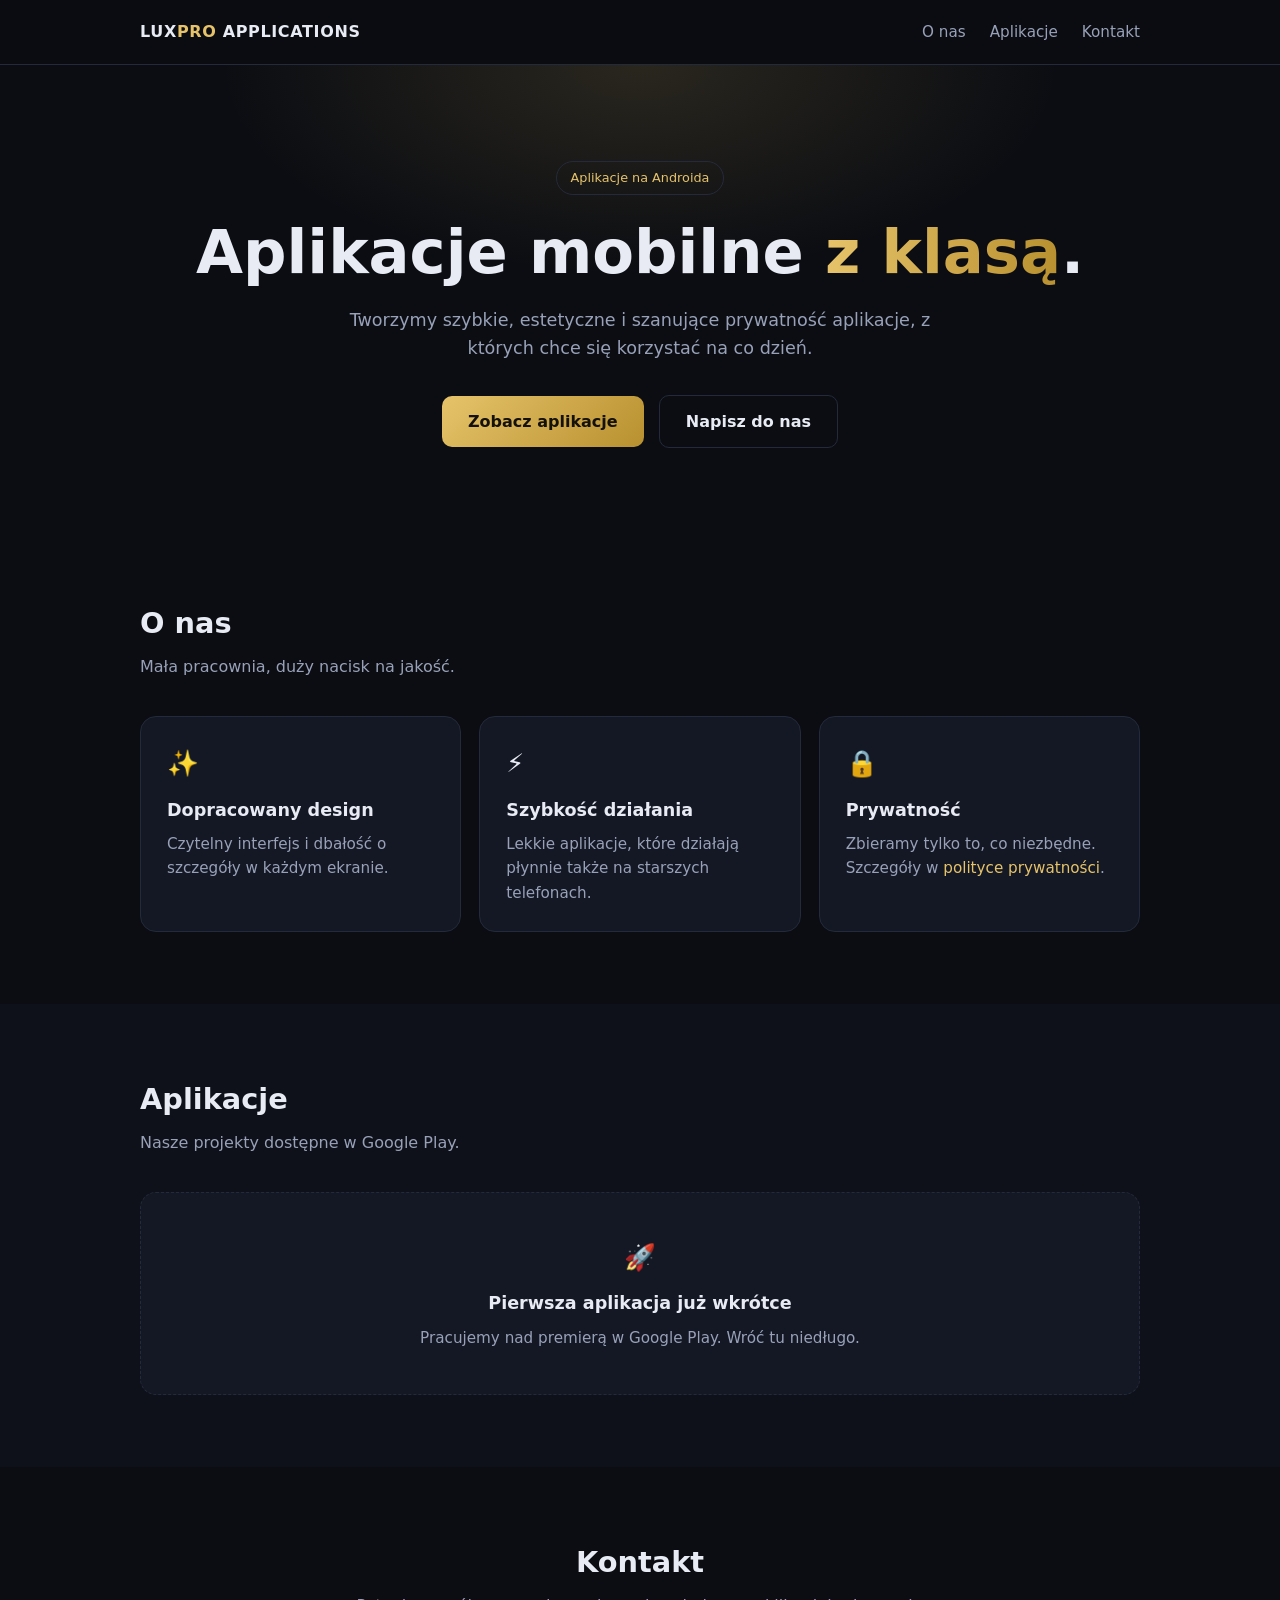
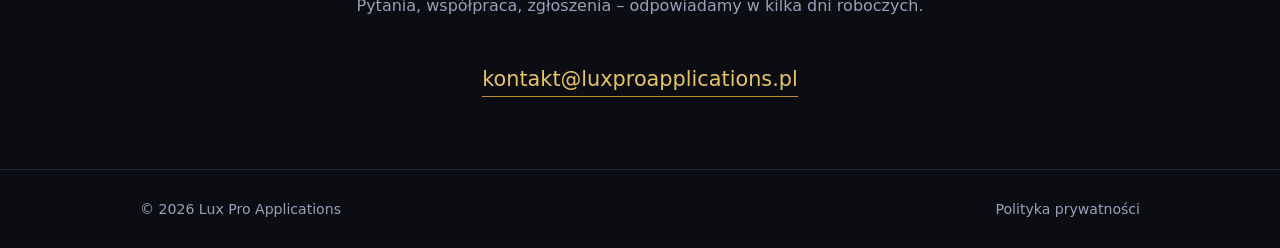
==== index.html @ f4f62e9e "Add files via upload" ====
<!doctype html>
<html lang="pl">
<head>
<meta charset="utf-8">
<meta name="viewport" content="width=device-width, initial-scale=1">
<title>Lux Pro Applications – aplikacje mobilne</title>
<meta name="description" content="Lux Pro Applications tworzy dopracowane, szybkie i prywatne aplikacje mobilne na Androida.">
<meta name="theme-color" content="#0b0d12">
<style>
:root{--bg:#0b0d12;--card:#141824;--line:#232a3b;--text:#e8ebf3;--muted:#98a1b8;--gold:#e6c36a;--gold2:#b8902f}
*{box-sizing:border-box;margin:0;padding:0}
html{scroll-behavior:smooth}
body{font-family:system-ui,-apple-system,"Segoe UI",Roboto,sans-serif;background:var(--bg);color:var(--text);line-height:1.6}
a{color:inherit;text-decoration:none}
.wrap{max-width:1040px;margin:0 auto;padding:0 20px}
header{position:sticky;top:0;z-index:10;background:rgba(11,13,18,.85);backdrop-filter:blur(10px);border-bottom:1px solid var(--line)}
nav{display:flex;align-items:center;justify-content:space-between;height:64px}
.logo{font-weight:700;letter-spacing:.04em}
.logo span{color:var(--gold)}
nav ul{display:flex;gap:24px;list-style:none;font-size:.95rem;color:var(--muted)}
nav ul a:hover{color:var(--text)}
.hero{padding:96px 0 80px;text-align:center;background:radial-gradient(600px 300px at 50% 0,rgba(230,195,106,.14),transparent 70%)}
.badge{display:inline-block;border:1px solid var(--line);border-radius:99px;padding:6px 14px;font-size:.8rem;color:var(--gold);margin-bottom:24px}
h1{font-size:clamp(2.2rem,6vw,3.8rem);line-height:1.1;margin-bottom:20px}
h1 em{font-style:normal;background:linear-gradient(90deg,var(--gold),var(--gold2));-webkit-background-clip:text;background-clip:text;color:transparent}
.lead{max-width:600px;margin:0 auto 32px;color:var(--muted);font-size:1.1rem}
.btn{display:inline-block;padding:13px 26px;border-radius:10px;font-weight:600;background:linear-gradient(135deg,var(--gold),var(--gold2));color:#14100a}
.btn.ghost{background:none;border:1px solid var(--line);color:var(--text);margin-left:10px}
section{padding:72px 0}
h2{font-size:1.8rem;margin-bottom:8px}
.sub{color:var(--muted);margin-bottom:36px}
.grid{display:grid;grid-template-columns:repeat(auto-fit,minmax(250px,1fr));gap:18px}
.card{background:var(--card);border:1px solid var(--line);border-radius:16px;padding:26px}
.card h3{margin-bottom:8px;font-size:1.1rem}
.card p{color:var(--muted);font-size:.95rem}
.ico{font-size:1.6rem;margin-bottom:12px}
.soon{border-style:dashed;text-align:center;padding:44px 26px}
.contact{text-align:center}
.contact a.mail{display:inline-block;margin-top:8px;font-size:1.3rem;color:var(--gold);border-bottom:1px solid var(--gold2)}
footer{border-top:1px solid var(--line);padding:28px 0;color:var(--muted);font-size:.88rem}
footer .wrap{display:flex;flex-wrap:wrap;gap:12px;justify-content:space-between}
footer a:hover{color:var(--text)}
@media(max-width:560px){nav ul{gap:14px;font-size:.85rem}.btn.ghost{margin:10px 0 0}}
</style>
</head>
<body>
<header>
  <div class="wrap">
    <nav>
      <a href="#" class="logo">LUX<span>PRO</span> APPLICATIONS</a>
      <ul>
        <li><a href="#o-nas">O nas</a></li>
        <li><a href="#aplikacje">Aplikacje</a></li>
        <li><a href="#kontakt">Kontakt</a></li>
      </ul>
    </nav>
  </div>
</header>

<main>
  <div class="hero">
    <div class="wrap">
      <span class="badge">Aplikacje na Androida</span>
      <h1>Aplikacje mobilne <em>z klasą</em>.</h1>
      <p class="lead">Tworzymy szybkie, estetyczne i szanujące prywatność aplikacje, z których chce się korzystać na co dzień.</p>
      <a class="btn" href="#aplikacje">Zobacz aplikacje</a>
      <a class="btn ghost" href="#kontakt">Napisz do nas</a>
    </div>
  </div>

  <section id="o-nas">
    <div class="wrap">
      <h2>O nas</h2>
      <p class="sub">Mała pracownia, duży nacisk na jakość.</p>
      <div class="grid">
        <div class="card"><div class="ico">✨</div><h3>Dopracowany design</h3><p>Czytelny interfejs i dbałość o szczegóły w każdym ekranie.</p></div>
        <div class="card"><div class="ico">⚡</div><h3>Szybkość działania</h3><p>Lekkie aplikacje, które działają płynnie także na starszych telefonach.</p></div>
        <div class="card"><div class="ico">🔒</div><h3>Prywatność</h3><p>Zbieramy tylko to, co niezbędne. Szczegóły w <a href="privacy.html" style="color:var(--gold)">polityce prywatności</a>.</p></div>
      </div>
    </div>
  </section>

  <section id="aplikacje" style="background:#0e1119">
    <div class="wrap">
      <h2>Aplikacje</h2>
      <p class="sub">Nasze projekty dostępne w Google Play.</p>
      <div class="grid">
        <div class="card soon">
          <div class="ico">🚀</div>
          <h3>Pierwsza aplikacja już wkrótce</h3>
          <p>Pracujemy nad premierą w Google Play. Wróć tu niedługo.</p>
        </div>
      </div>
    </div>
  </section>

  <section id="kontakt">
    <div class="wrap contact">
      <h2>Kontakt</h2>
      <p class="sub">Pytania, współpraca, zgłoszenia – odpowiadamy w kilka dni roboczych.</p>
      <a class="mail" href="mailto:kontakt@luxproapplications.pl">kontakt@luxproapplications.pl</a>
    </div>
  </section>
</main>

<footer>
  <div class="wrap">
    <span>© <span id="y">2026</span> Lux Pro Applications</span>
    <span><a href="privacy.html">Polityka prywatności</a></span>
  </div>
</footer>
<script>document.getElementById('y').textContent=new Date().getFullYear()</script>
</body>
</html>
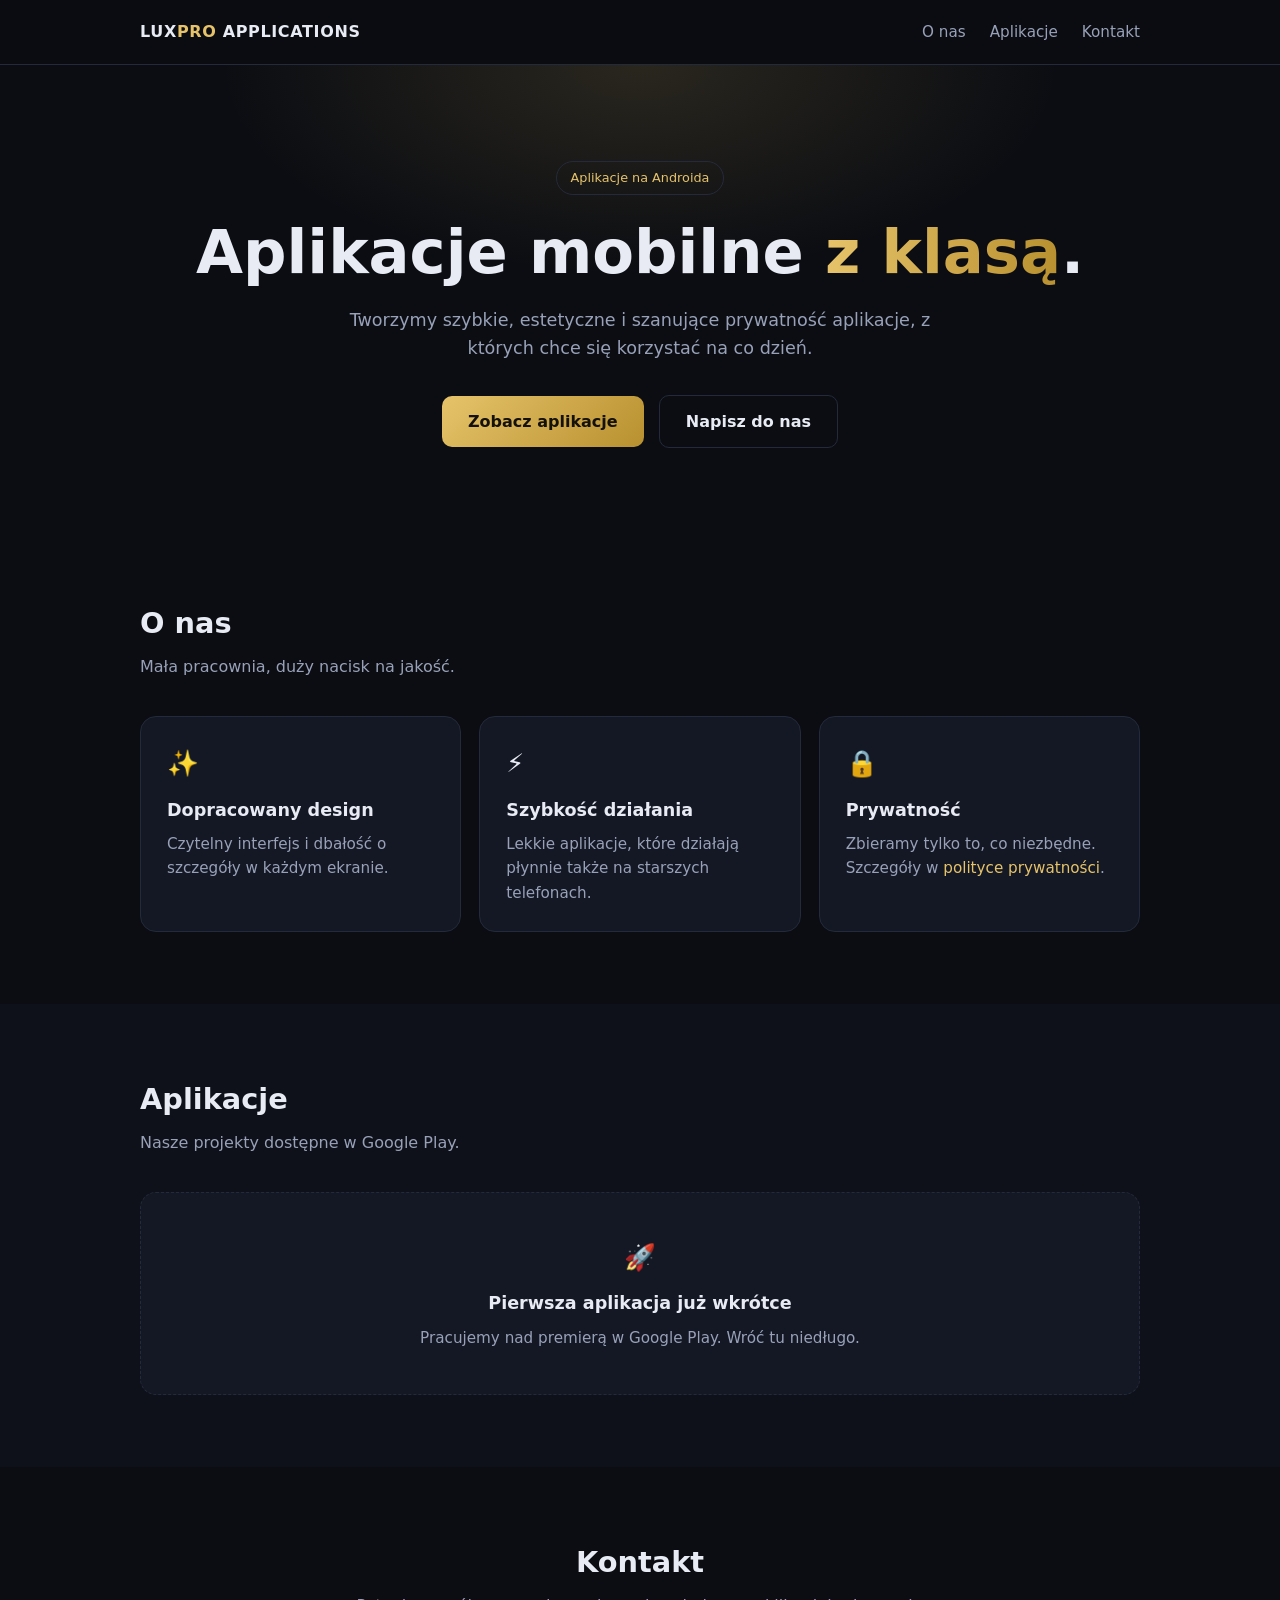
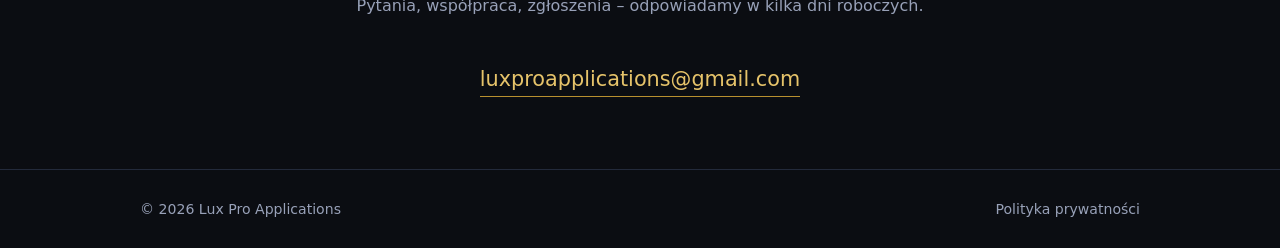
==== commit 4b6e906c: "Add files via upload" ====
--- a/index.html
+++ b/index.html
@@ -98,7 +98,7 @@
     <div class="wrap contact">
       <h2>Kontakt</h2>
       <p class="sub">Pytania, współpraca, zgłoszenia – odpowiadamy w kilka dni roboczych.</p>
-      <a class="mail" href="mailto:kontakt@luxproapplications.pl">kontakt@luxproapplications.pl</a>
+      <a class="mail" href="mailto:luxproapplications@gmail.com">luxproapplications@gmail.com</a>
     </div>
   </section>
 </main>
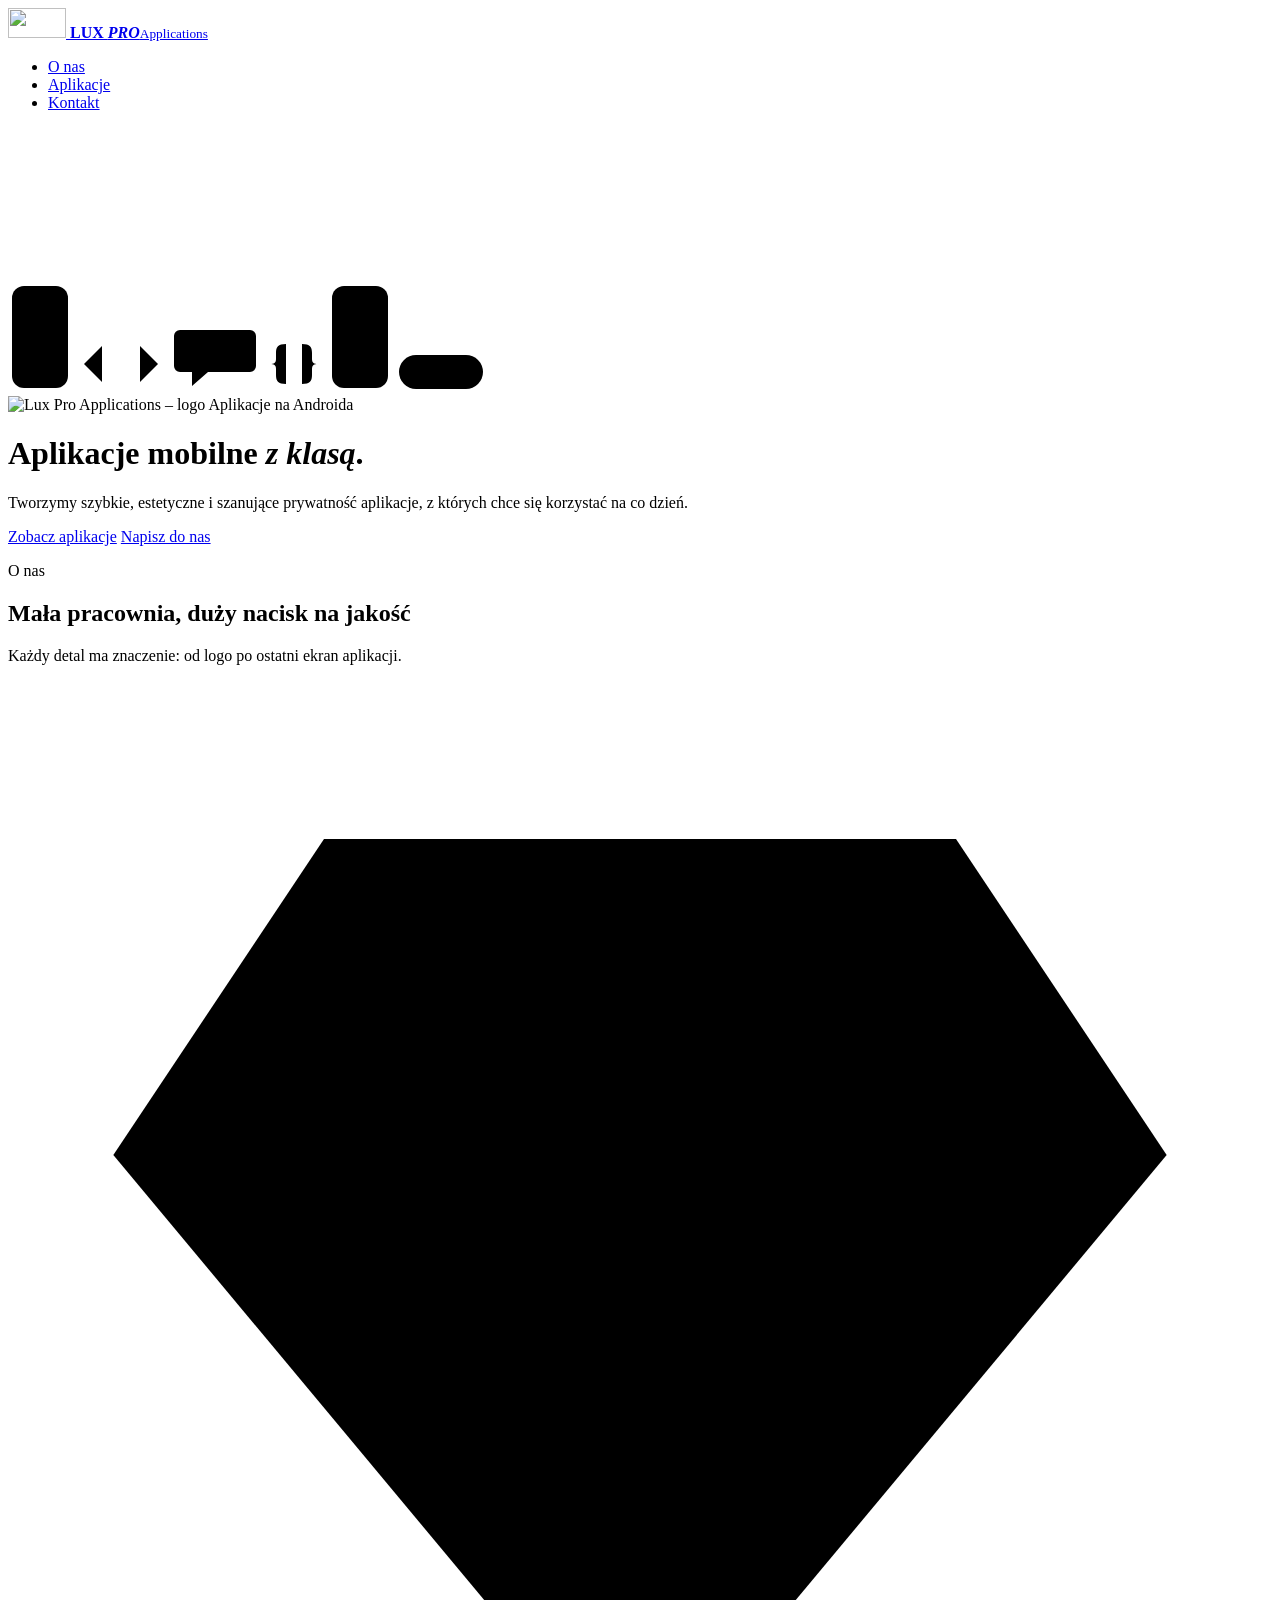
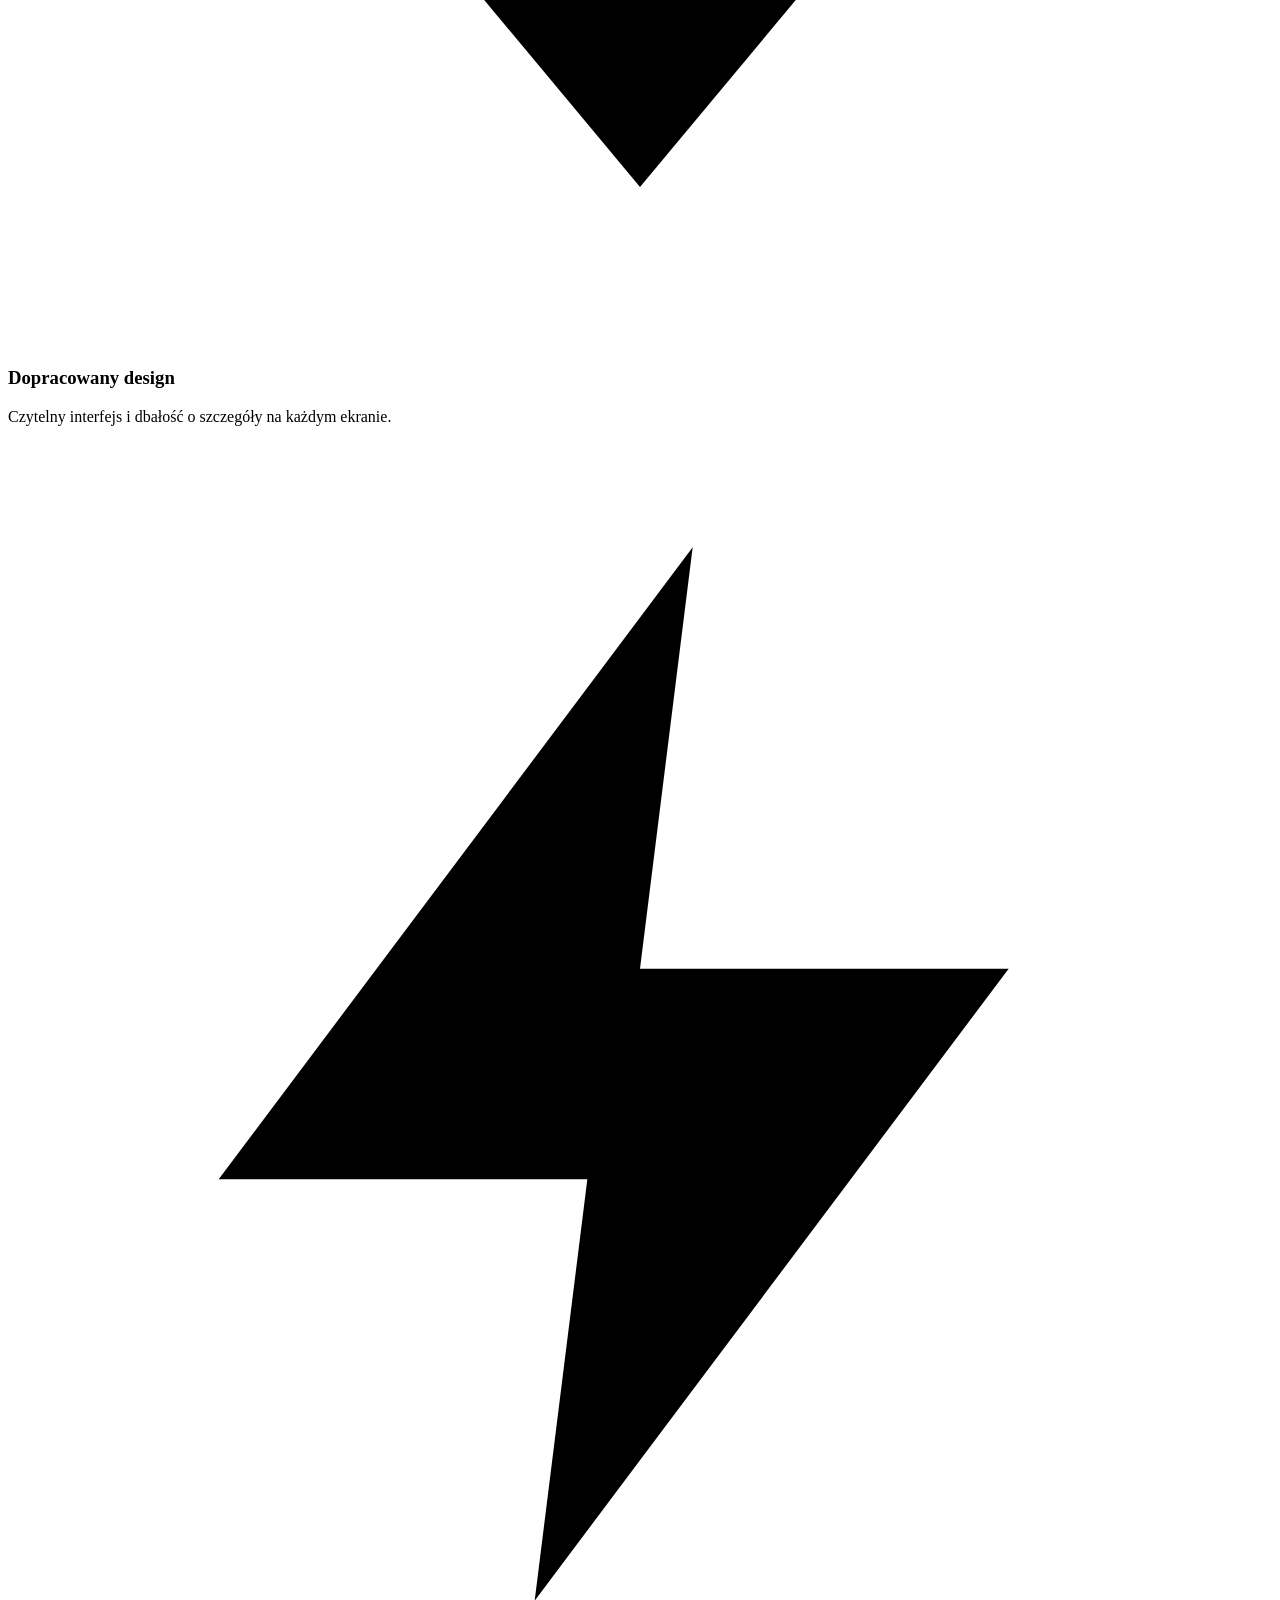
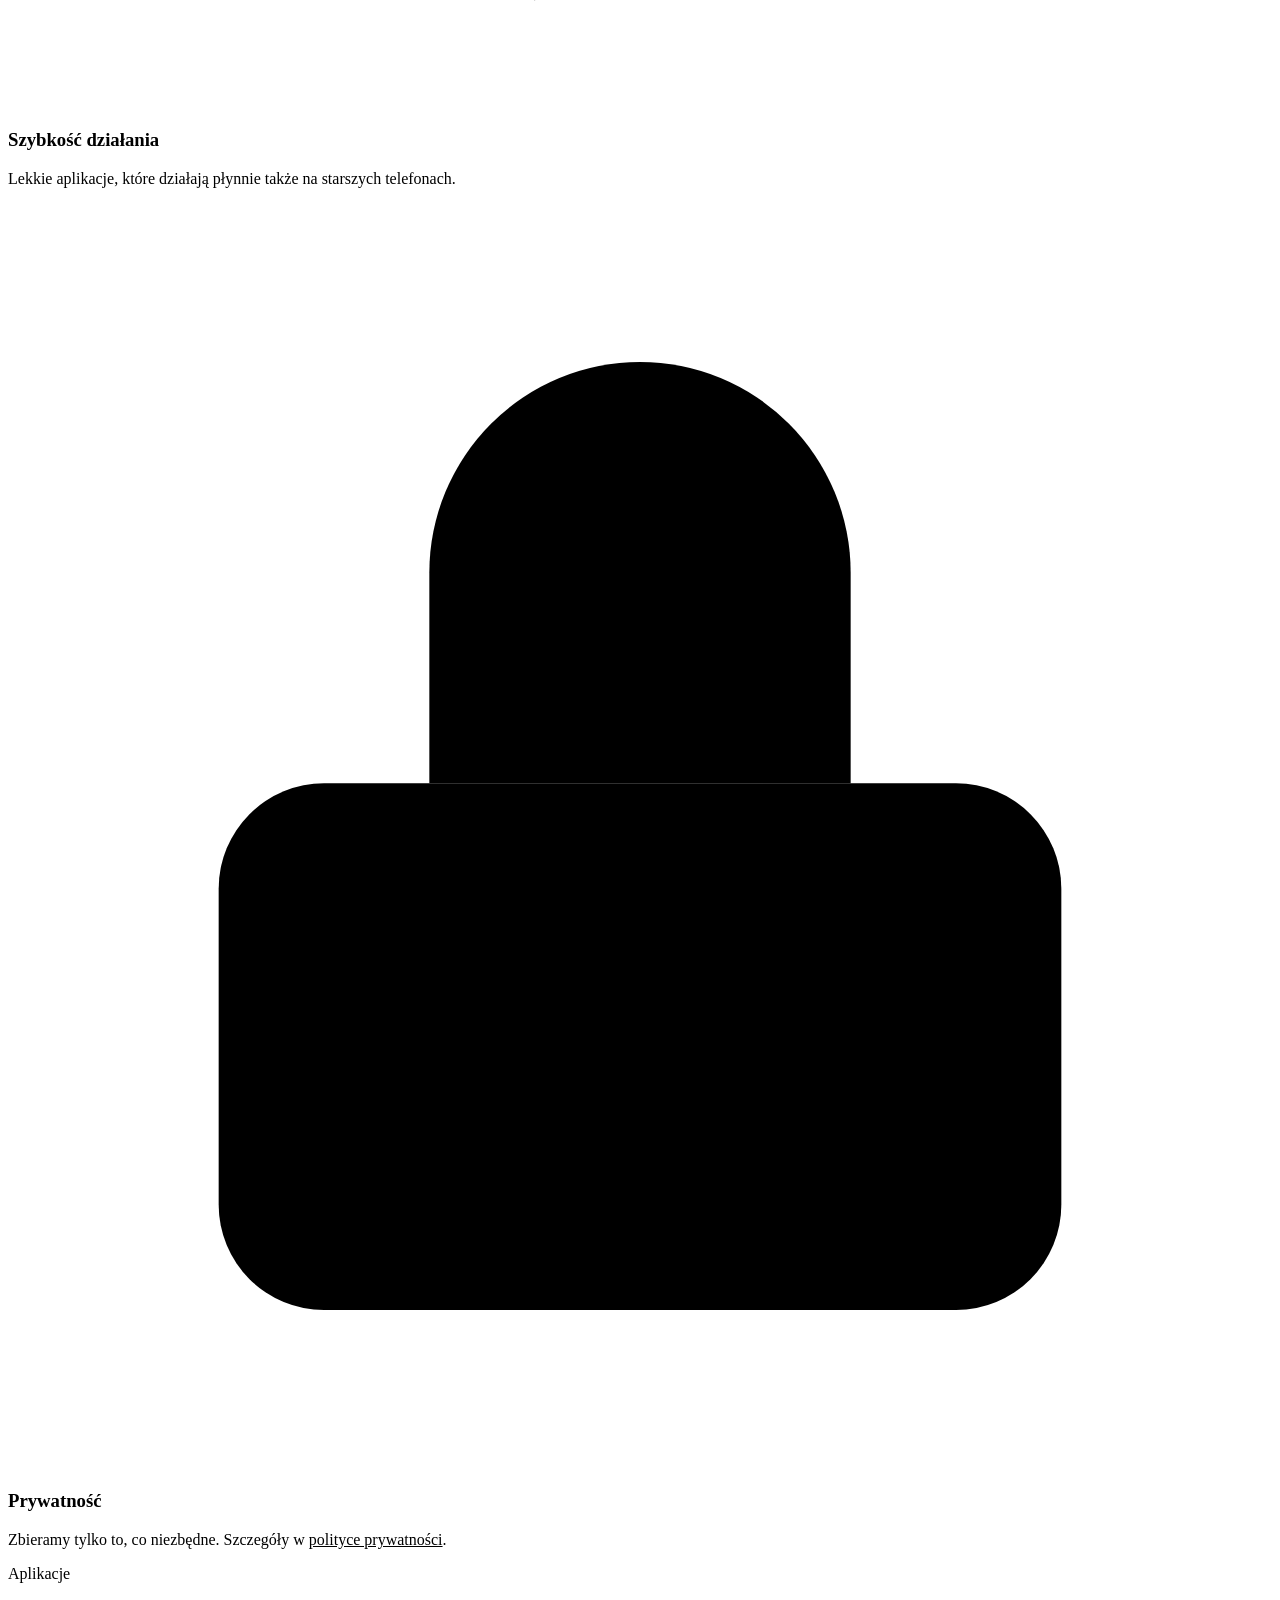
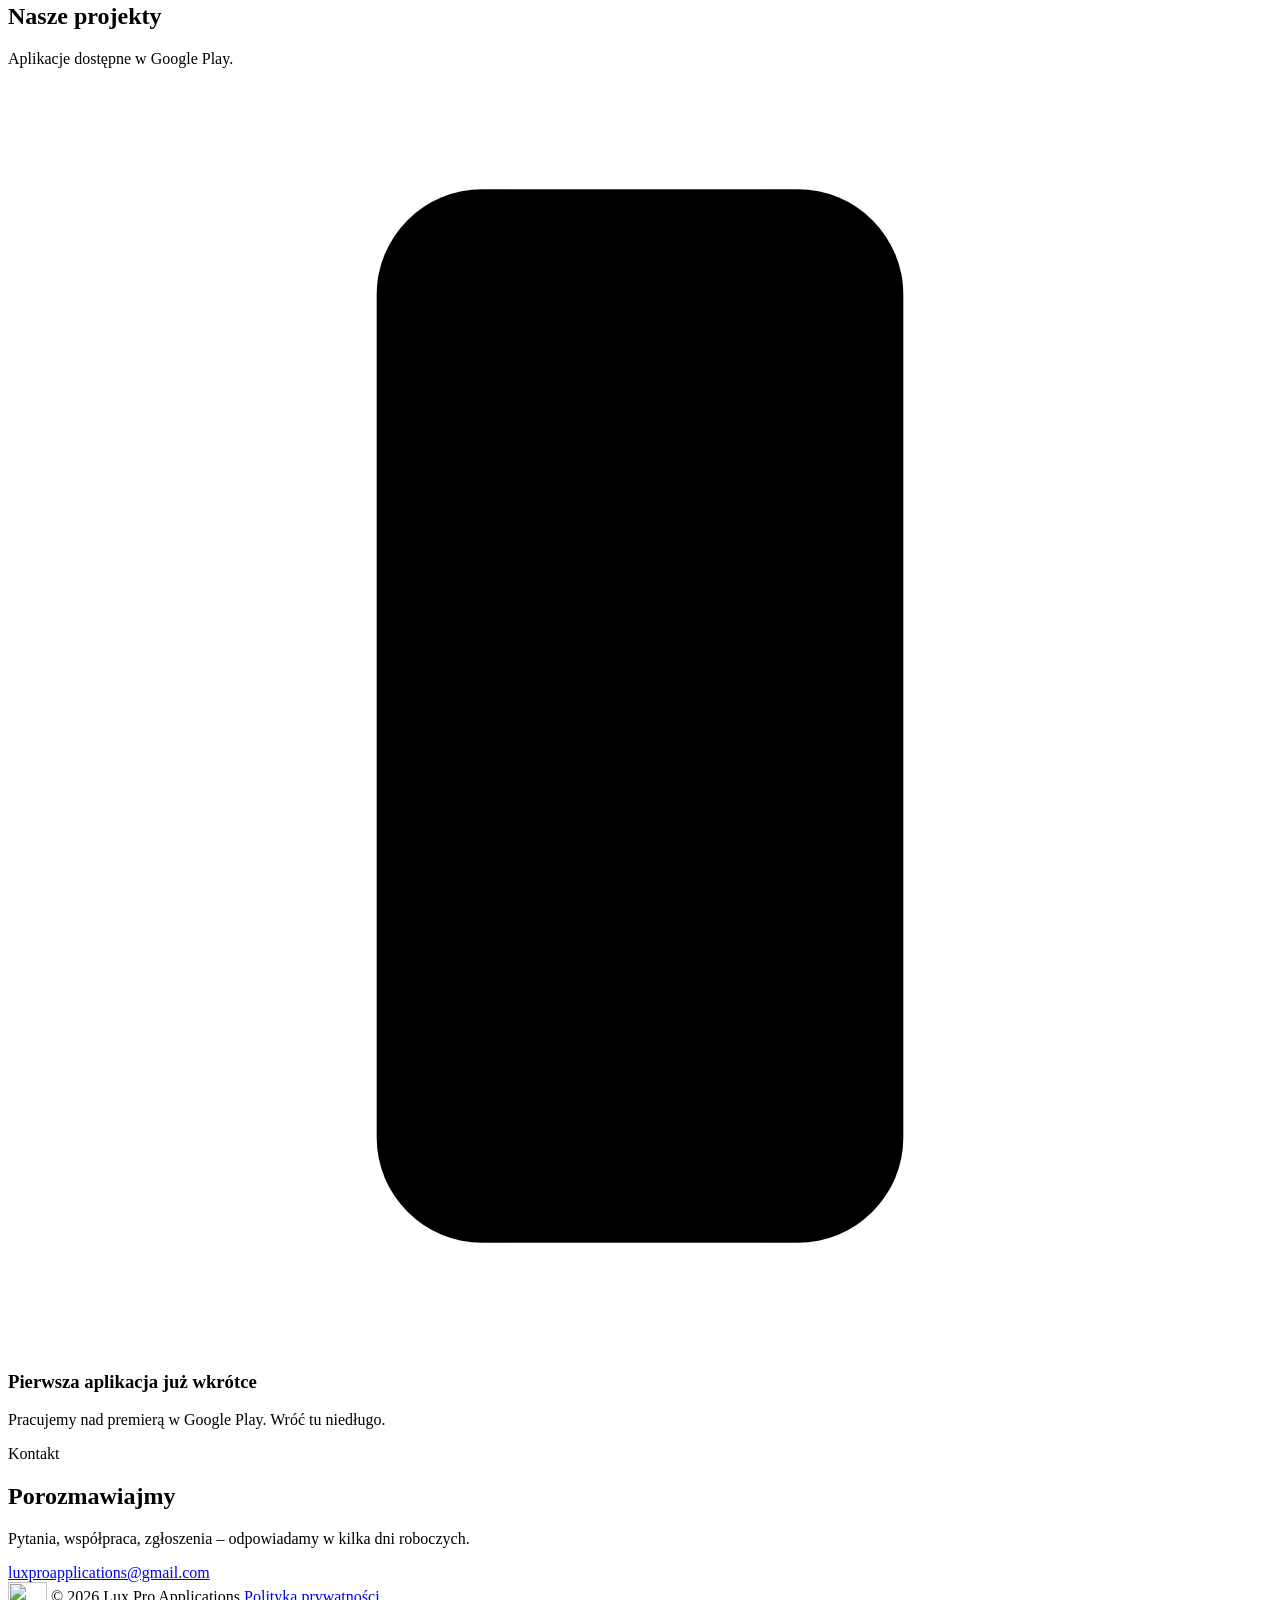
==== commit 124f873c: "Add files via upload" ====
--- a/index.html
+++ b/index.html
@@ -5,49 +5,30 @@
 <meta name="viewport" content="width=device-width, initial-scale=1">
 <title>Lux Pro Applications – aplikacje mobilne</title>
 <meta name="description" content="Lux Pro Applications tworzy dopracowane, szybkie i prywatne aplikacje mobilne na Androida.">
-<meta name="theme-color" content="#0b0d12">
-<style>
-:root{--bg:#0b0d12;--card:#141824;--line:#232a3b;--text:#e8ebf3;--muted:#98a1b8;--gold:#e6c36a;--gold2:#b8902f}
-*{box-sizing:border-box;margin:0;padding:0}
-html{scroll-behavior:smooth}
-body{font-family:system-ui,-apple-system,"Segoe UI",Roboto,sans-serif;background:var(--bg);color:var(--text);line-height:1.6}
-a{color:inherit;text-decoration:none}
-.wrap{max-width:1040px;margin:0 auto;padding:0 20px}
-header{position:sticky;top:0;z-index:10;background:rgba(11,13,18,.85);backdrop-filter:blur(10px);border-bottom:1px solid var(--line)}
-nav{display:flex;align-items:center;justify-content:space-between;height:64px}
-.logo{font-weight:700;letter-spacing:.04em}
-.logo span{color:var(--gold)}
-nav ul{display:flex;gap:24px;list-style:none;font-size:.95rem;color:var(--muted)}
-nav ul a:hover{color:var(--text)}
-.hero{padding:96px 0 80px;text-align:center;background:radial-gradient(600px 300px at 50% 0,rgba(230,195,106,.14),transparent 70%)}
-.badge{display:inline-block;border:1px solid var(--line);border-radius:99px;padding:6px 14px;font-size:.8rem;color:var(--gold);margin-bottom:24px}
-h1{font-size:clamp(2.2rem,6vw,3.8rem);line-height:1.1;margin-bottom:20px}
-h1 em{font-style:normal;background:linear-gradient(90deg,var(--gold),var(--gold2));-webkit-background-clip:text;background-clip:text;color:transparent}
-.lead{max-width:600px;margin:0 auto 32px;color:var(--muted);font-size:1.1rem}
-.btn{display:inline-block;padding:13px 26px;border-radius:10px;font-weight:600;background:linear-gradient(135deg,var(--gold),var(--gold2));color:#14100a}
-.btn.ghost{background:none;border:1px solid var(--line);color:var(--text);margin-left:10px}
-section{padding:72px 0}
-h2{font-size:1.8rem;margin-bottom:8px}
-.sub{color:var(--muted);margin-bottom:36px}
-.grid{display:grid;grid-template-columns:repeat(auto-fit,minmax(250px,1fr));gap:18px}
-.card{background:var(--card);border:1px solid var(--line);border-radius:16px;padding:26px}
-.card h3{margin-bottom:8px;font-size:1.1rem}
-.card p{color:var(--muted);font-size:.95rem}
-.ico{font-size:1.6rem;margin-bottom:12px}
-.soon{border-style:dashed;text-align:center;padding:44px 26px}
-.contact{text-align:center}
-.contact a.mail{display:inline-block;margin-top:8px;font-size:1.3rem;color:var(--gold);border-bottom:1px solid var(--gold2)}
-footer{border-top:1px solid var(--line);padding:28px 0;color:var(--muted);font-size:.88rem}
-footer .wrap{display:flex;flex-wrap:wrap;gap:12px;justify-content:space-between}
-footer a:hover{color:var(--text)}
-@media(max-width:560px){nav ul{gap:14px;font-size:.85rem}.btn.ghost{margin:10px 0 0}}
-</style>
+<meta name="theme-color" content="#0a0c12">
+<link rel="canonical" href="https://luxproapplications.pl/">
+<link rel="icon" href="/favicon.ico" sizes="any">
+<link rel="icon" type="image/png" sizes="32x32" href="/assets/favicon-32.png">
+<link rel="icon" type="image/png" sizes="192x192" href="/assets/icon-192.png">
+<link rel="apple-touch-icon" href="/assets/apple-touch-icon.png">
+<meta property="og:type" content="website">
+<meta property="og:locale" content="pl_PL">
+<meta property="og:site_name" content="Lux Pro Applications">
+<meta property="og:title" content="Lux Pro Applications – aplikacje mobilne">
+<meta property="og:description" content="Dopracowane, szybkie i prywatne aplikacje mobilne na Androida.">
+<meta property="og:url" content="https://luxproapplications.pl/">
+<meta property="og:image" content="https://luxproapplications.pl/assets/og.png">
+<meta name="twitter:card" content="summary_large_image">
+<link rel="stylesheet" href="/assets/style.css">
 </head>
 <body>
 <header>
   <div class="wrap">
     <nav>
-      <a href="#" class="logo">LUX<span>PRO</span> APPLICATIONS</a>
+      <a href="/" class="brand" aria-label="Lux Pro Applications – strona główna">
+        <img src="/assets/mark.png" alt="" width="58" height="30">
+        <span class="t"><b>LUX <i>PRO</i></b><small>Applications</small></span>
+      </a>
       <ul>
         <li><a href="#o-nas">O nas</a></li>
         <li><a href="#aplikacje">Aplikacje</a></li>
@@ -59,7 +40,18 @@
 
 <main>
   <div class="hero">
+    <canvas id="tiles" aria-hidden="true"></canvas>
+    <div class="deco" aria-hidden="true">
+      <svg style="left:4%;top:10%" width="64" height="110" viewBox="0 0 64 110"><rect x="4" y="4" width="56" height="102" rx="12"/><rect x="14" y="26" width="36" height="22" rx="5"/><path d="M14 62h36M14 74h36M14 86h22"/></svg>
+      <svg style="left:10%;bottom:14%" width="90" height="56" viewBox="0 0 90 56"><path d="M26 10L8 28l18 18M64 10l18 18-18 18M54 6L36 50"/></svg>
+      <svg style="left:2%;top:52%" width="90" height="70" viewBox="0 0 90 70"><path d="M10 8h70a6 6 0 016 6v30a6 6 0 01-6 6H38l-16 14V50H10a6 6 0 01-6-6V14a6 6 0 016-6z"/><path d="M18 22h54M18 34h34"/></svg>
+      <svg style="right:6%;top:9%" width="60" height="56" viewBox="0 0 60 56"><path d="M22 8c-8 0-10 3-10 9v6c0 4-2 5-6 5 4 0 6 1 6 5v6c0 6 2 9 10 9M38 8c8 0 10 3 10 9v6c0 4 2 5 6 5-4 0-6 1-6 5v6c0 6-2 9-10 9"/></svg>
+      <svg style="right:10%;top:40%" width="64" height="110" viewBox="0 0 64 110"><rect x="4" y="4" width="56" height="102" rx="12"/><rect x="14" y="26" width="36" height="22" rx="5"/><path d="M14 62h36M14 74h36M14 86h22"/></svg>
+      <svg style="right:3%;bottom:12%" width="90" height="40" viewBox="0 0 90 40"><rect x="3" y="3" width="84" height="34" rx="17"/><circle cx="68" cy="20" r="10"/></svg>
+    </div>
+
     <div class="wrap">
+      <img class="logo" src="/assets/logo-full.png" width="504" height="457" alt="Lux Pro Applications – logo">
       <span class="badge">Aplikacje na Androida</span>
       <h1>Aplikacje mobilne <em>z klasą</em>.</h1>
       <p class="lead">Tworzymy szybkie, estetyczne i szanujące prywatność aplikacje, z których chce się korzystać na co dzień.</p>
@@ -70,33 +62,46 @@
 
   <section id="o-nas">
     <div class="wrap">
-      <h2>O nas</h2>
-      <p class="sub">Mała pracownia, duży nacisk na jakość.</p>
+      <p class="eyebrow">O nas</p>
+      <h2>Mała pracownia, duży nacisk na jakość</h2>
+      <p class="sub">Każdy detal ma znaczenie: od logo po ostatni ekran aplikacji.</p>
       <div class="grid">
-        <div class="card"><div class="ico">✨</div><h3>Dopracowany design</h3><p>Czytelny interfejs i dbałość o szczegóły w każdym ekranie.</p></div>
-        <div class="card"><div class="ico">⚡</div><h3>Szybkość działania</h3><p>Lekkie aplikacje, które działają płynnie także na starszych telefonach.</p></div>
-        <div class="card"><div class="ico">🔒</div><h3>Prywatność</h3><p>Zbieramy tylko to, co niezbędne. Szczegóły w <a href="privacy.html" style="color:var(--gold)">polityce prywatności</a>.</p></div>
+        <div class="card">
+          <div class="ico"><svg viewBox="0 0 24 24"><path d="M6 3h12l4 6-10 12L2 9z"/><path d="M2 9h20M9 3l-2 6 5 12M15 3l2 6-5 12"/></svg></div>
+          <h3>Dopracowany design</h3>
+          <p>Czytelny interfejs i dbałość o szczegóły na każdym ekranie.</p>
+        </div>
+        <div class="card">
+          <div class="ico"><svg viewBox="0 0 24 24"><path d="M13 2L4 14h7l-1 8 9-12h-7z"/></svg></div>
+          <h3>Szybkość działania</h3>
+          <p>Lekkie aplikacje, które działają płynnie także na starszych telefonach.</p>
+        </div>
+        <div class="card">
+          <div class="ico"><svg viewBox="0 0 24 24"><rect x="4" y="11" width="16" height="10" rx="2"/><path d="M8 11V7a4 4 0 018 0v4"/></svg></div>
+          <h3>Prywatność</h3>
+          <p>Zbieramy tylko to, co niezbędne. Szczegóły w <a href="/privacy.html" style="color:var(--gold)">polityce prywatności</a>.</p>
+        </div>
       </div>
     </div>
   </section>
 
-  <section id="aplikacje" style="background:#0e1119">
+  <section id="aplikacje" class="alt">
     <div class="wrap">
-      <h2>Aplikacje</h2>
-      <p class="sub">Nasze projekty dostępne w Google Play.</p>
-      <div class="grid">
-        <div class="card soon">
-          <div class="ico">🚀</div>
-          <h3>Pierwsza aplikacja już wkrótce</h3>
-          <p>Pracujemy nad premierą w Google Play. Wróć tu niedługo.</p>
-        </div>
+      <p class="eyebrow">Aplikacje</p>
+      <h2>Nasze projekty</h2>
+      <p class="sub">Aplikacje dostępne w Google Play.</p>
+      <div class="card soon">
+        <div class="ico"><svg viewBox="0 0 24 24"><rect x="7" y="2" width="10" height="20" rx="2"/><path d="M11 18h2"/></svg></div>
+        <h3>Pierwsza aplikacja już wkrótce</h3>
+        <p>Pracujemy nad premierą w Google Play. Wróć tu niedługo.</p>
       </div>
     </div>
   </section>
 
   <section id="kontakt">
     <div class="wrap contact">
-      <h2>Kontakt</h2>
+      <p class="eyebrow">Kontakt</p>
+      <h2>Porozmawiajmy</h2>
       <p class="sub">Pytania, współpraca, zgłoszenia – odpowiadamy w kilka dni roboczych.</p>
       <a class="mail" href="mailto:luxproapplications@gmail.com">luxproapplications@gmail.com</a>
     </div>
@@ -105,10 +110,11 @@
 
 <footer>
   <div class="wrap">
-    <span>© <span id="y">2026</span> Lux Pro Applications</span>
-    <span><a href="privacy.html">Polityka prywatności</a></span>
+    <span class="f"><img src="/assets/mark.png" alt="" width="39" height="20"> © <span id="y">2026</span> Lux Pro Applications</span>
+    <a href="/privacy.html">Polityka prywatności</a>
   </div>
 </footer>
 <script>document.getElementById('y').textContent=new Date().getFullYear()</script>
+<script src="/assets/tiles.js" defer></script>
 </body>
 </html>
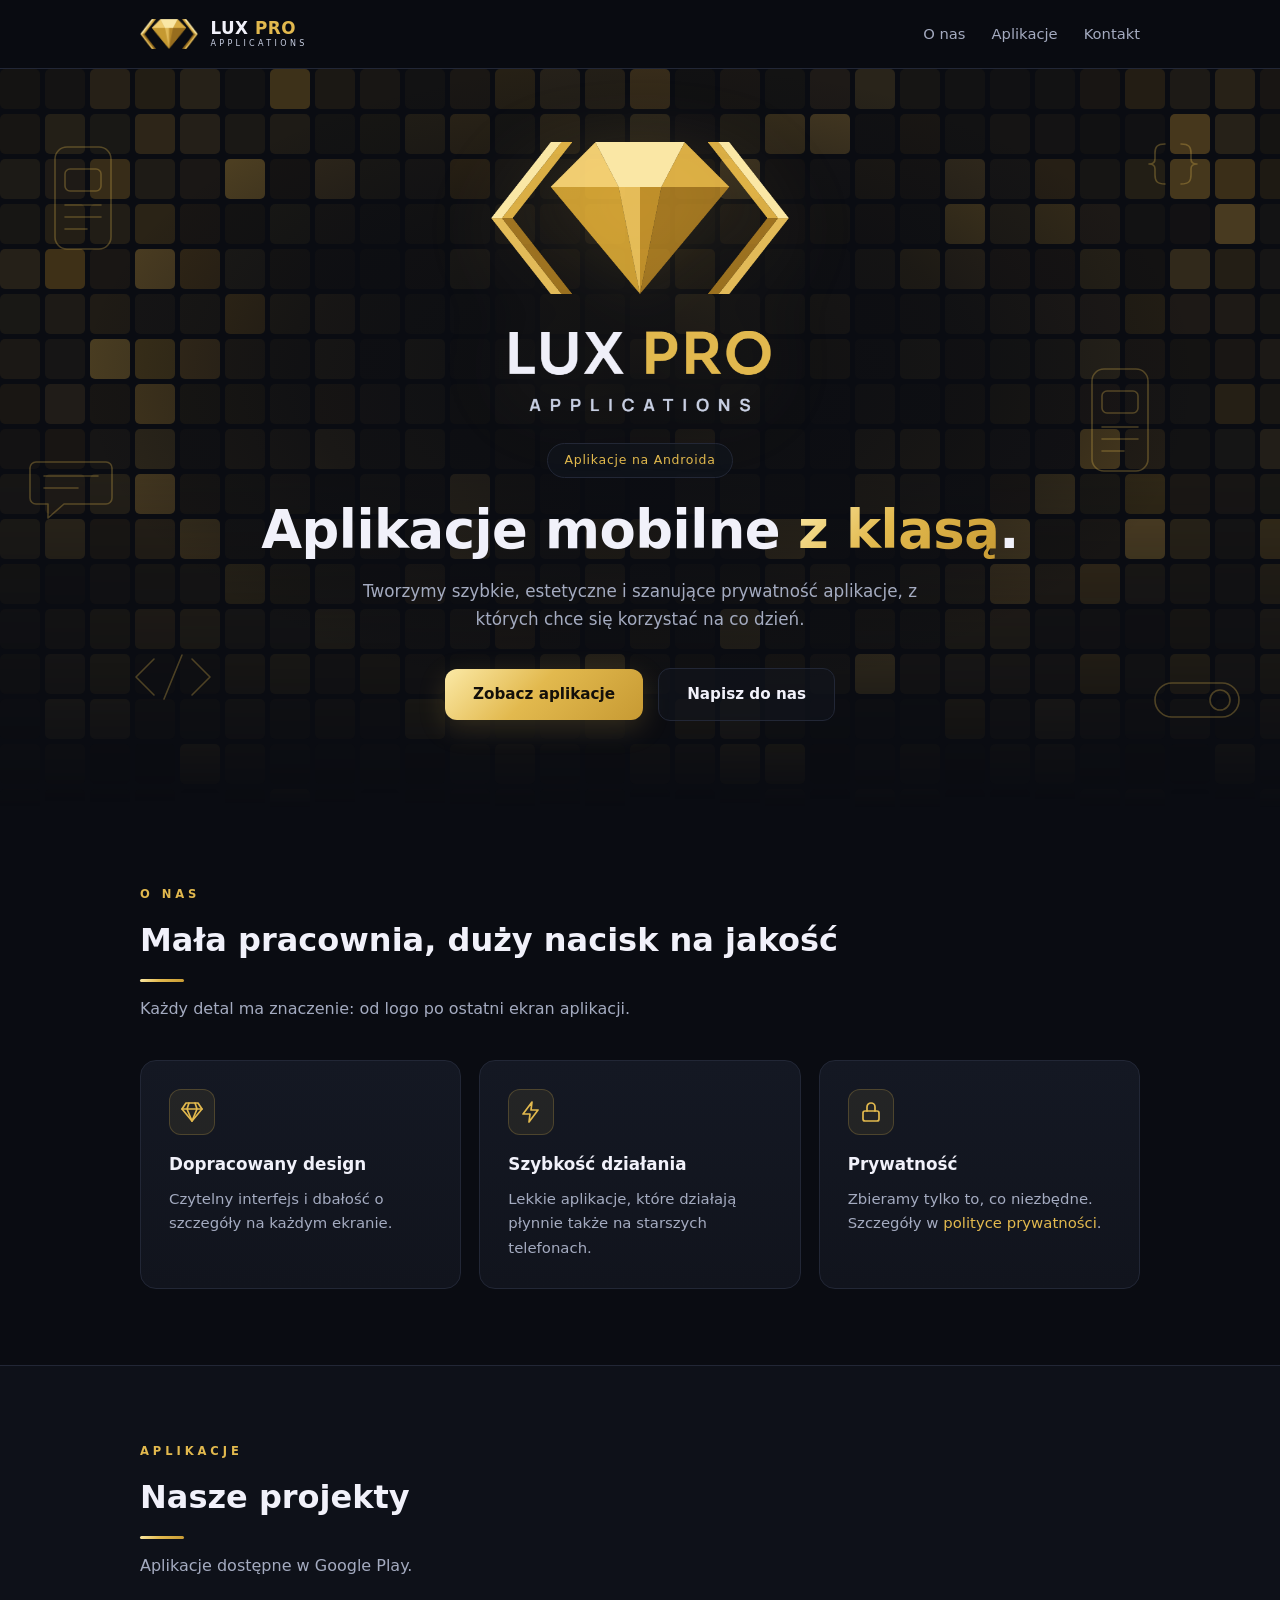
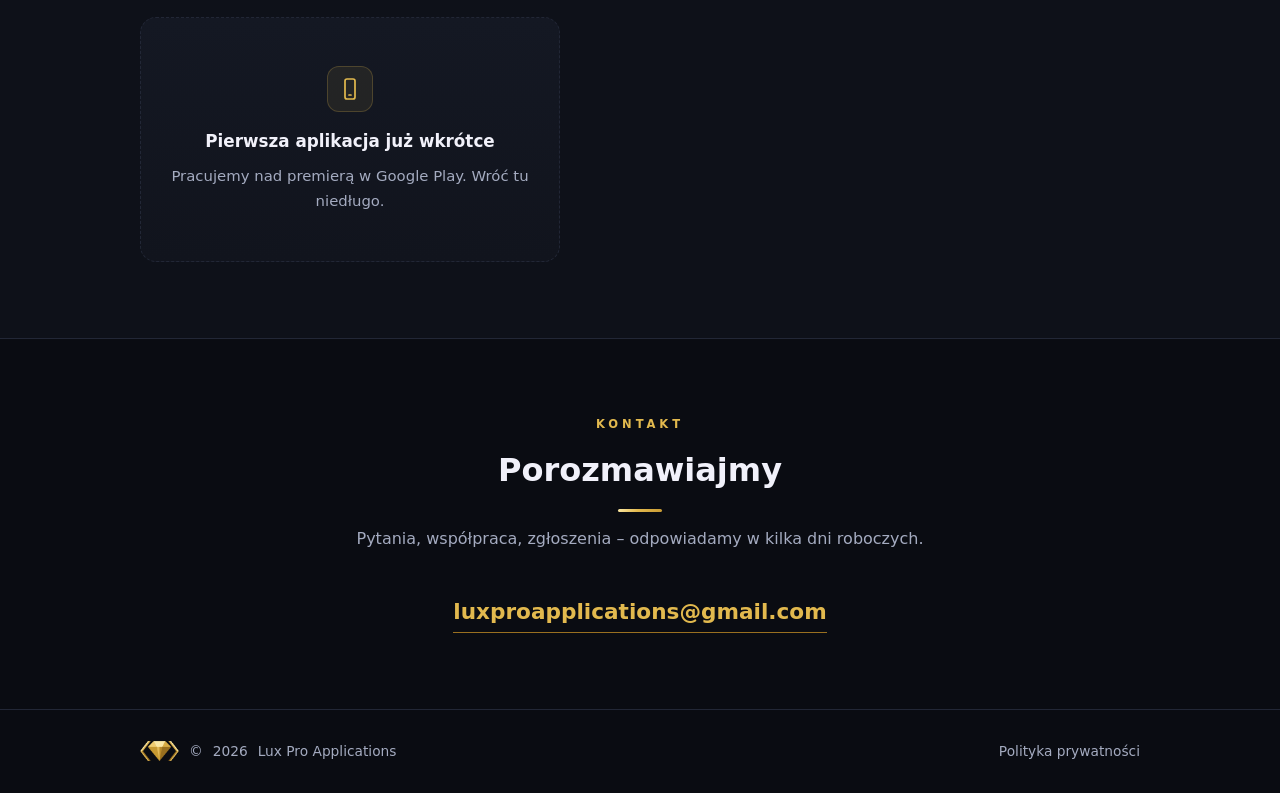
==== commit 963ee00f: "Add files via upload" ====
--- a/index.html
+++ b/index.html
@@ -8,25 +8,25 @@
 <meta name="theme-color" content="#0a0c12">
 <link rel="canonical" href="https://luxproapplications.pl/">
 <link rel="icon" href="/favicon.ico" sizes="any">
-<link rel="icon" type="image/png" sizes="32x32" href="/assets/favicon-32.png">
-<link rel="icon" type="image/png" sizes="192x192" href="/assets/icon-192.png">
-<link rel="apple-touch-icon" href="/assets/apple-touch-icon.png">
+<link rel="icon" type="image/png" sizes="32x32" href="/favicon-32.png">
+<link rel="icon" type="image/png" sizes="192x192" href="/icon-192.png">
+<link rel="apple-touch-icon" href="/apple-touch-icon.png">
 <meta property="og:type" content="website">
 <meta property="og:locale" content="pl_PL">
 <meta property="og:site_name" content="Lux Pro Applications">
 <meta property="og:title" content="Lux Pro Applications – aplikacje mobilne">
 <meta property="og:description" content="Dopracowane, szybkie i prywatne aplikacje mobilne na Androida.">
 <meta property="og:url" content="https://luxproapplications.pl/">
-<meta property="og:image" content="https://luxproapplications.pl/assets/og.png">
+<meta property="og:image" content="https://luxproapplications.pl/og.png">
 <meta name="twitter:card" content="summary_large_image">
-<link rel="stylesheet" href="/assets/style.css">
+<link rel="stylesheet" href="/style.css">
 </head>
 <body>
 <header>
   <div class="wrap">
     <nav>
       <a href="/" class="brand" aria-label="Lux Pro Applications – strona główna">
-        <img src="/assets/mark.png" alt="" width="58" height="30">
+        <img src="/mark.png" alt="" width="58" height="30">
         <span class="t"><b>LUX <i>PRO</i></b><small>Applications</small></span>
       </a>
       <ul>
@@ -51,7 +51,7 @@
     </div>
 
     <div class="wrap">
-      <img class="logo" src="/assets/logo-full.png" width="504" height="457" alt="Lux Pro Applications – logo">
+      <img class="logo" src="/logo-full.png" width="504" height="457" alt="Lux Pro Applications – logo">
       <span class="badge">Aplikacje na Androida</span>
       <h1>Aplikacje mobilne <em>z klasą</em>.</h1>
       <p class="lead">Tworzymy szybkie, estetyczne i szanujące prywatność aplikacje, z których chce się korzystać na co dzień.</p>
@@ -110,11 +110,11 @@
 
 <footer>
   <div class="wrap">
-    <span class="f"><img src="/assets/mark.png" alt="" width="39" height="20"> © <span id="y">2026</span> Lux Pro Applications</span>
+    <span class="f"><img src="/mark.png" alt="" width="39" height="20"> © <span id="y">2026</span> Lux Pro Applications</span>
     <a href="/privacy.html">Polityka prywatności</a>
   </div>
 </footer>
 <script>document.getElementById('y').textContent=new Date().getFullYear()</script>
-<script src="/assets/tiles.js" defer></script>
+<script src="/tiles.js" defer></script>
 </body>
 </html>
--- a/style.css
+++ b/style.css
@@ -0,0 +1,108 @@
+:root{
+  --bg:#0a0c12;
+  --bg2:#0e1119;
+  --card:#11141d;
+  --line:#222736;
+  --text:#f1f1fa;
+  --muted:#a4abc0;
+  --soft:#c9d0e4;
+  --gold-hi:#fbe9a6;
+  --gold:#e2b94e;
+  --gold-mid:#c79a33;
+  --gold-lo:#9a7020;
+  --gold-grad:linear-gradient(135deg,#fbe9a6 0%,#e2b94e 45%,#c79a33 100%);
+  --radius:16px;
+}
+*{box-sizing:border-box;margin:0;padding:0}
+html{scroll-behavior:smooth;scroll-padding-top:76px}
+body{
+  font-family:"Poppins","Montserrat","Segoe UI",system-ui,-apple-system,Roboto,"Helvetica Neue",Arial,sans-serif;
+  background:var(--bg);color:var(--text);line-height:1.65;-webkit-font-smoothing:antialiased
+}
+a{color:inherit;text-decoration:none}
+img{display:block;max-width:100%;height:auto}
+:focus-visible{outline:2px solid var(--gold);outline-offset:3px;border-radius:6px}
+.wrap{max-width:1040px;margin:0 auto;padding:0 20px}
+
+/* header */
+header{position:sticky;top:0;z-index:20;background:rgba(10,12,18,.82);backdrop-filter:blur(12px);-webkit-backdrop-filter:blur(12px);border-bottom:1px solid var(--line)}
+nav{display:flex;align-items:center;justify-content:space-between;height:68px}
+.brand{display:flex;align-items:center;gap:12px}
+.brand img{height:30px;width:auto}
+.brand .t{display:flex;flex-direction:column;line-height:1}
+.brand .t b{font-size:1.05rem;font-weight:700;letter-spacing:.03em;color:var(--text)}
+.brand .t b i{font-style:normal;color:var(--gold)}
+.brand .t small{margin-top:4px;font-size:.5rem;font-weight:500;letter-spacing:.42em;color:var(--soft);text-transform:uppercase}
+nav ul{display:flex;gap:26px;list-style:none;font-size:.92rem;color:var(--muted)}
+nav ul a{padding:6px 0;border-bottom:1px solid transparent;transition:color .15s,border-color .15s}
+nav ul a:hover{color:var(--text);border-color:var(--gold)}
+
+/* hero */
+.hero{position:relative;overflow:hidden;text-align:center;padding:72px 0 88px;isolation:isolate}
+#tiles{position:absolute;inset:0;width:100%;height:100%;z-index:-2;
+  -webkit-mask-image:linear-gradient(to bottom,#000 55%,transparent 100%);mask-image:linear-gradient(to bottom,#000 55%,transparent 100%)}
+.hero::before{content:"";position:absolute;inset:0;z-index:-1;
+  background:radial-gradient(560px 320px at 50% 42%,rgba(10,12,18,.92),rgba(10,12,18,.55) 60%,transparent 100%)}
+.deco{position:absolute;inset:0;z-index:-1;pointer-events:none;color:var(--gold);opacity:.3}
+.deco svg{position:absolute;fill:none;stroke:currentColor;stroke-width:1.6;stroke-linecap:round;stroke-linejoin:round}
+.hero .logo{width:min(300px,64vw);margin:0 auto 30px;filter:drop-shadow(0 12px 36px rgba(226,185,78,.18))}
+.badge{display:inline-block;border:1px solid var(--line);background:rgba(17,20,29,.7);border-radius:99px;padding:6px 16px;font-size:.78rem;letter-spacing:.06em;color:var(--gold);margin-bottom:22px}
+h1{font-size:clamp(1.9rem,5.2vw,3.3rem);line-height:1.15;font-weight:700;margin-bottom:18px;letter-spacing:-.01em}
+h1 em{font-style:normal;background:var(--gold-grad);-webkit-background-clip:text;background-clip:text;color:transparent}
+.lead{max-width:580px;margin:0 auto 34px;color:var(--muted);font-size:1.05rem}
+.btn{display:inline-block;padding:13px 28px;border-radius:12px;font-weight:600;font-size:.95rem;background:var(--gold-grad);color:#14100a;box-shadow:0 8px 28px rgba(226,185,78,.18);transition:transform .15s,box-shadow .15s}
+.btn:hover{transform:translateY(-2px);box-shadow:0 12px 34px rgba(226,185,78,.28)}
+.btn.ghost{background:rgba(17,20,29,.6);border:1px solid var(--line);color:var(--text);box-shadow:none;margin-left:10px}
+.btn.ghost:hover{border-color:var(--gold-lo)}
+
+/* sections */
+section{padding:76px 0}
+section.alt{background:var(--bg2);border-top:1px solid var(--line);border-bottom:1px solid var(--line)}
+.eyebrow{font-size:.72rem;font-weight:600;letter-spacing:.34em;text-transform:uppercase;color:var(--gold);margin-bottom:10px}
+h2{font-size:clamp(1.5rem,3.4vw,2rem);font-weight:700;margin-bottom:8px}
+h2::after{content:"";display:block;width:44px;height:3px;border-radius:2px;background:var(--gold-grad);margin-top:12px}
+.sub{color:var(--muted);margin:14px 0 38px}
+.grid{display:grid;grid-template-columns:repeat(auto-fit,minmax(250px,1fr));gap:18px}
+.card{position:relative;background:linear-gradient(180deg,#141823,var(--card));border:1px solid var(--line);border-radius:var(--radius);padding:28px;transition:border-color .2s,transform .2s}
+.card:hover{border-color:var(--gold-lo);transform:translateY(-3px)}
+.card h3{font-size:1.05rem;font-weight:600;margin:16px 0 8px}
+.card p{color:var(--muted);font-size:.93rem}
+.ico{width:46px;height:46px;border-radius:12px;display:grid;place-items:center;background:rgba(226,185,78,.08);border:1px solid rgba(226,185,78,.22);color:var(--gold)}
+.ico svg{width:24px;height:24px;fill:none;stroke:currentColor;stroke-width:1.7;stroke-linecap:round;stroke-linejoin:round}
+.soon{border-style:dashed;text-align:center;padding:48px 26px;max-width:420px}
+.soon .ico{margin:0 auto}
+.contact{text-align:center}
+.contact h2::after{margin-left:auto;margin-right:auto}
+.mail{display:inline-block;margin-top:4px;font-size:clamp(1.05rem,3.6vw,1.35rem);font-weight:600;color:var(--gold);border-bottom:1px solid var(--gold-lo);padding-bottom:2px}
+.mail:hover{color:var(--gold-hi)}
+
+/* footer */
+footer{border-top:1px solid var(--line);padding:30px 0;color:var(--muted);font-size:.86rem}
+footer .wrap{display:flex;flex-wrap:wrap;gap:14px;align-items:center;justify-content:space-between}
+footer .f{display:flex;align-items:center;gap:10px}
+footer .f img{height:20px;width:auto}
+footer a:hover{color:var(--gold)}
+
+/* privacy page */
+.doc{max-width:760px;margin:0 auto;padding:56px 20px 88px}
+.doc .back{display:inline-block;margin-bottom:26px;font-size:.92rem;color:var(--gold)}
+.doc h1{font-size:clamp(1.7rem,4.2vw,2.4rem);margin-bottom:6px}
+.doc .date{color:var(--muted);margin-bottom:30px;font-size:.88rem}
+.doc h2{font-size:1.1rem;margin:30px 0 8px;color:var(--gold)}
+.doc h2::after{display:none}
+.doc p,.doc li{color:var(--soft);font-size:.96rem}
+.doc ul{padding-left:22px;margin-top:6px}
+.doc a{color:var(--gold);border-bottom:1px solid var(--gold-lo)}
+
+@media(max-width:720px){
+  .deco{display:none}
+  nav ul{gap:16px;font-size:.84rem}
+  .brand .t small{display:none}
+  .hero{padding:48px 0 64px}
+  .btn.ghost{margin:12px 0 0}
+  section{padding:56px 0}
+}
+@media(max-width:400px){
+  nav ul li:first-child{display:none}
+}
+@media(prefers-reduced-motion:reduce){*{transition:none!important;scroll-behavior:auto!important}}
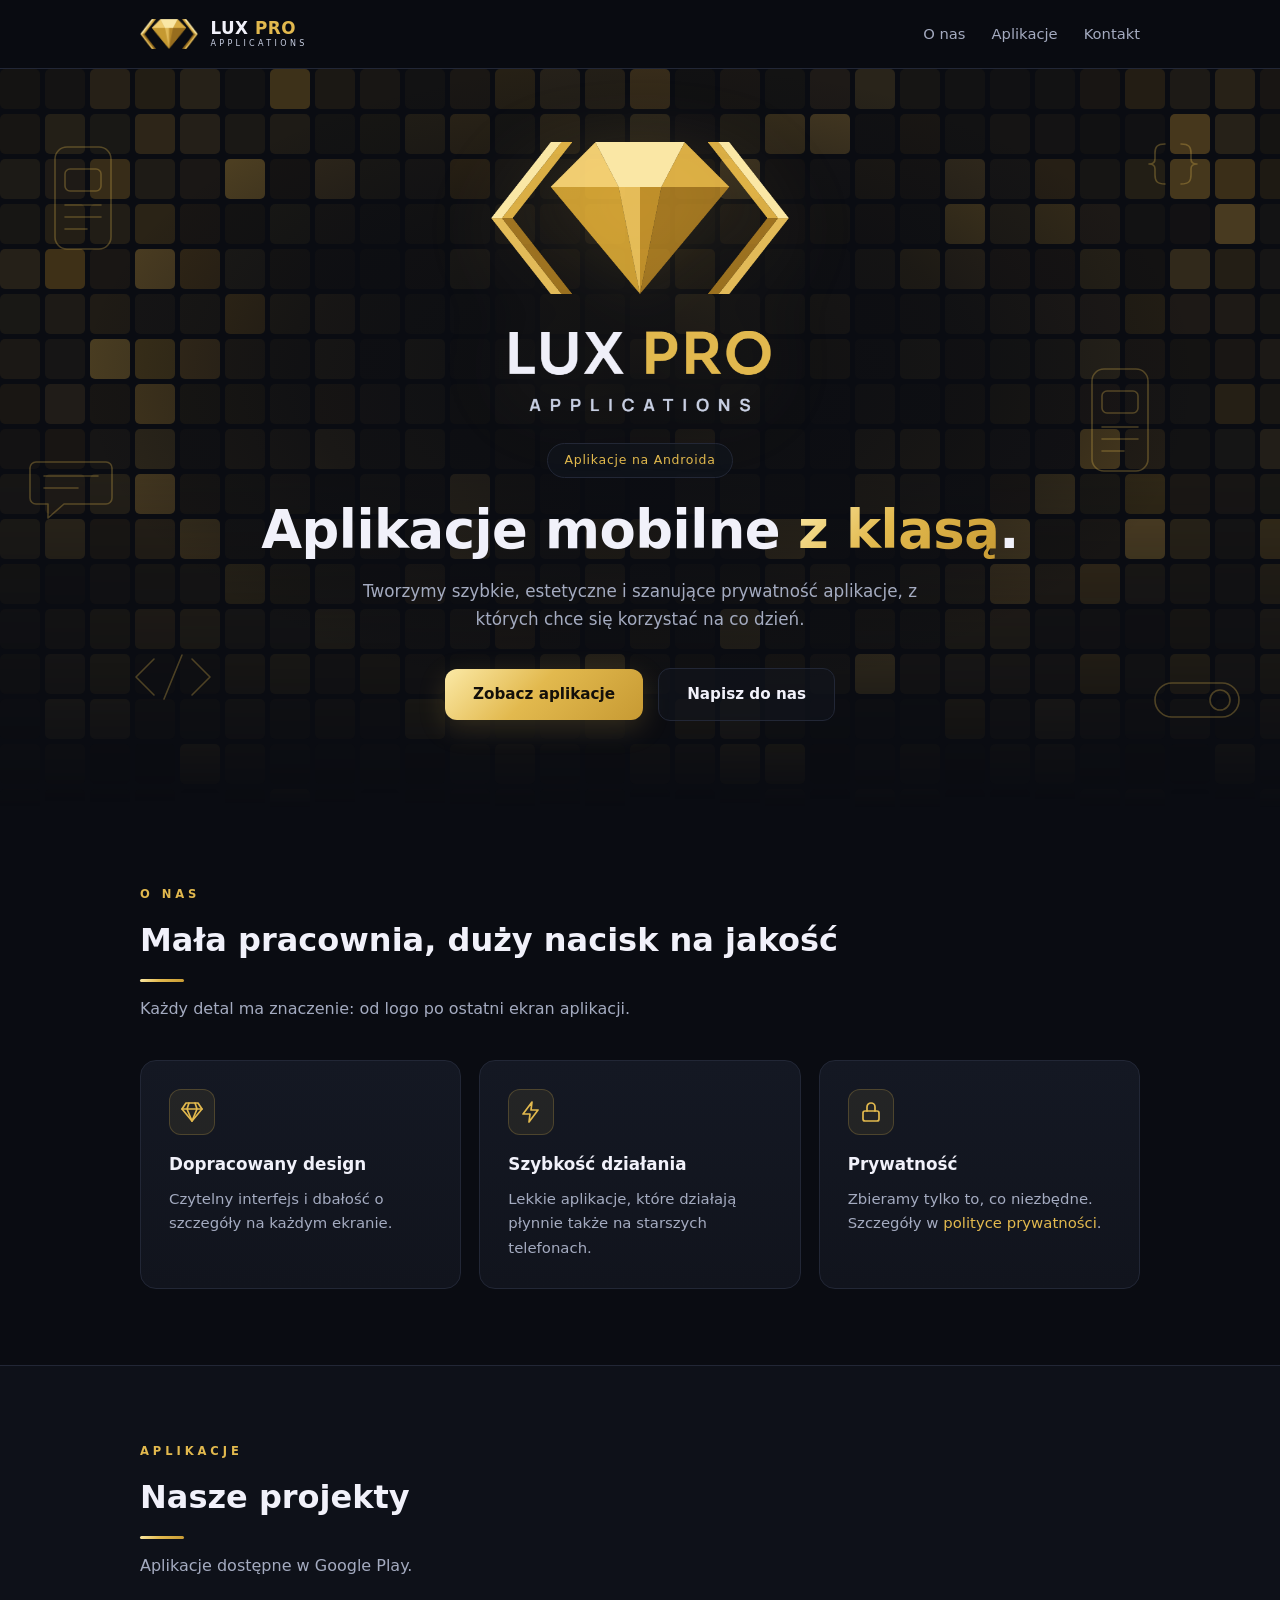
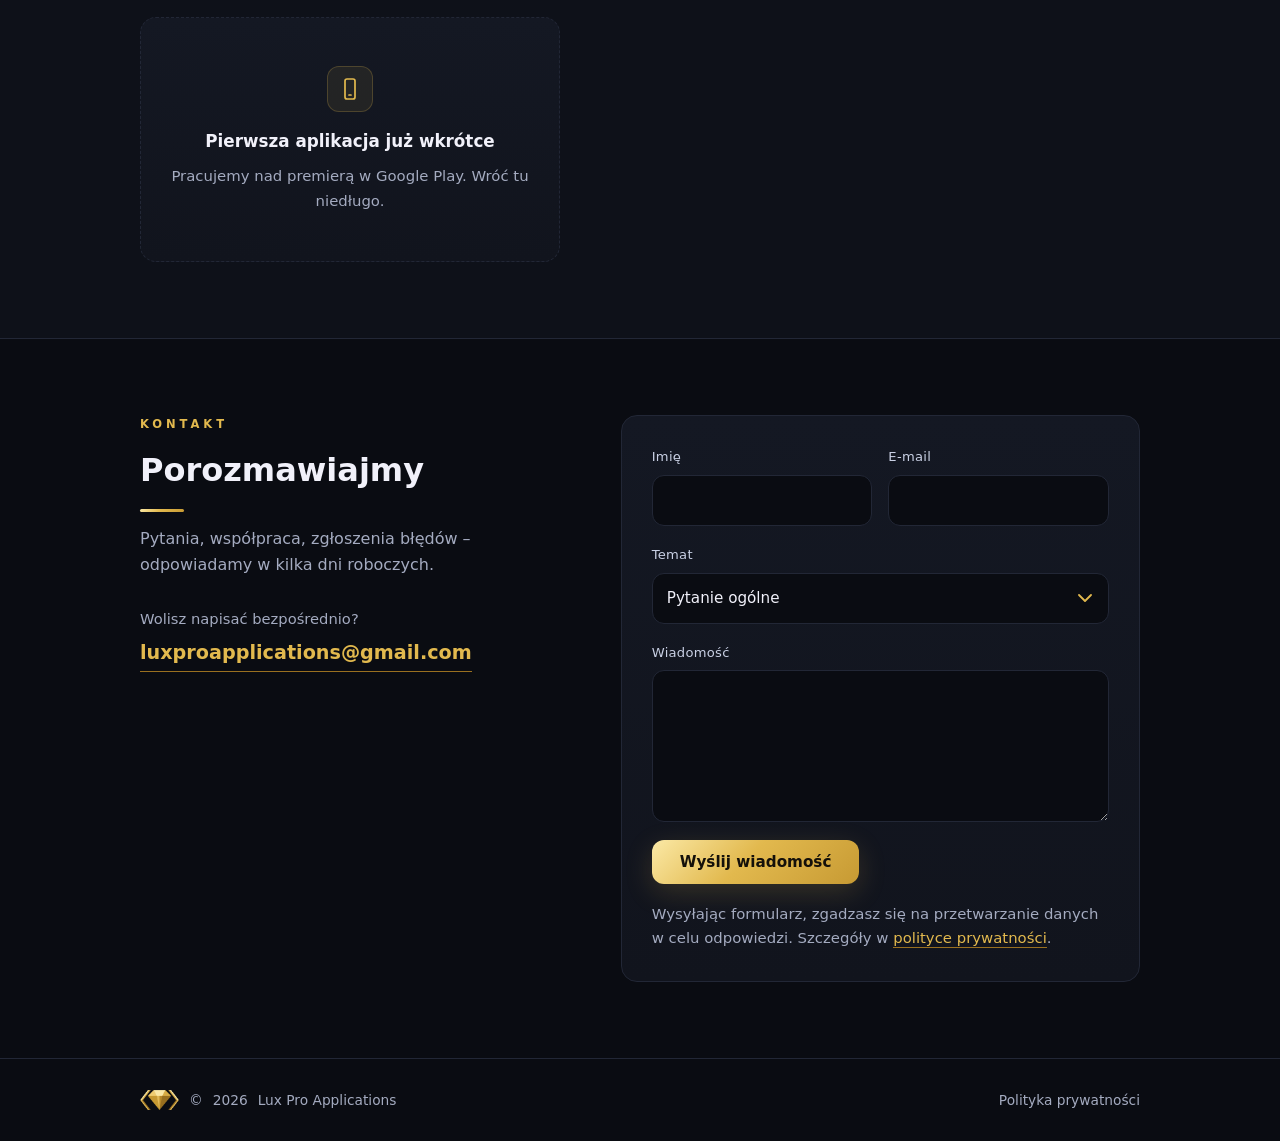
==== commit 6bec8b75: "Add files via upload" ====
--- a/index.html
+++ b/index.html
@@ -99,11 +99,43 @@
   </section>
 
   <section id="kontakt">
-    <div class="wrap contact">
-      <p class="eyebrow">Kontakt</p>
-      <h2>Porozmawiajmy</h2>
-      <p class="sub">Pytania, współpraca, zgłoszenia – odpowiadamy w kilka dni roboczych.</p>
-      <a class="mail" href="mailto:luxproapplications@gmail.com">luxproapplications@gmail.com</a>
+    <div class="wrap contact-grid">
+      <div>
+        <p class="eyebrow">Kontakt</p>
+        <h2>Porozmawiajmy</h2>
+        <p class="sub">Pytania, współpraca, zgłoszenia błędów – odpowiadamy w kilka dni roboczych.</p>
+        <p class="alt-mail">Wolisz napisać bezpośrednio?<br><a class="mail" href="mailto:luxproapplications@gmail.com">luxproapplications@gmail.com</a></p>
+      </div>
+
+      <form id="contact-form" class="card form" action="mailto:luxproapplications@gmail.com" method="post" enctype="text/plain" novalidate>
+        <div class="row2">
+          <div class="field">
+            <label for="f-name">Imię</label>
+            <input id="f-name" name="name" type="text" autocomplete="name" maxlength="80" required>
+          </div>
+          <div class="field">
+            <label for="f-email">E-mail</label>
+            <input id="f-email" name="email" type="email" autocomplete="email" maxlength="120" required>
+          </div>
+        </div>
+        <div class="field">
+          <label for="f-topic">Temat</label>
+          <select id="f-topic" name="topic">
+            <option>Pytanie ogólne</option>
+            <option>Zgłoszenie błędu w aplikacji</option>
+            <option>Współpraca</option>
+            <option>Inne</option>
+          </select>
+        </div>
+        <div class="field">
+          <label for="f-msg">Wiadomość</label>
+          <textarea id="f-msg" name="message" rows="5" maxlength="3000" required></textarea>
+        </div>
+        <input type="checkbox" name="botcheck" id="f-bot" tabindex="-1" autocomplete="off" style="display:none">
+        <button class="btn" type="submit" id="f-send">Wyślij wiadomość</button>
+        <p class="fine">Wysyłając formularz, zgadzasz się na przetwarzanie danych w celu odpowiedzi. Szczegóły w <a href="/privacy.html">polityce prywatności</a>.</p>
+        <p id="f-status" class="status" role="status" aria-live="polite"></p>
+      </form>
     </div>
   </section>
 </main>
@@ -115,6 +147,79 @@
   </div>
 </footer>
 <script>document.getElementById('y').textContent=new Date().getFullYear()</script>
+<script>
+(function () {
+  // Klucz dostępu z web3forms.com (jest publiczny z założenia). Dopóki nie zostanie wpisany,
+  // formularz otwiera program pocztowy z gotową wiadomością.
+  var KEY = 'WSTAW-KLUCZ-WEB3FORMS';
+  var TO = 'luxproapplications@gmail.com';
+
+  var form = document.getElementById('contact-form');
+  var btn = document.getElementById('f-send');
+  var out = document.getElementById('f-status');
+  if (!form) return;
+
+  function say(msg, kind) {
+    out.textContent = msg;
+    out.className = 'status ' + (kind || '');
+  }
+
+  form.addEventListener('submit', function (e) {
+    e.preventDefault();
+    if (!form.checkValidity()) { form.reportValidity(); return; }
+
+    var data = {
+      name: document.getElementById('f-name').value.trim(),
+      email: document.getElementById('f-email').value.trim(),
+      topic: document.getElementById('f-topic').value,
+      message: document.getElementById('f-msg').value.trim()
+    };
+    if (document.getElementById('f-bot').checked) return; // pułapka na boty
+
+    if (KEY.indexOf('WSTAW') === 0) {
+      var body = data.message + '\n\n— ' + data.name + ' (' + data.email + ')';
+      window.location.href = 'mailto:' + TO + '?subject=' + encodeURIComponent(data.topic + ' – luxproapplications.pl') + '&body=' + encodeURIComponent(body);
+      say('Otworzyliśmy Twój program pocztowy z gotową wiadomością. Wystarczy kliknąć „Wyślij”.', 'ok');
+      return;
+    }
+
+    btn.disabled = true;
+    var label = btn.textContent;
+    btn.textContent = 'Wysyłanie…';
+    say('', '');
+
+    fetch('https://api.web3forms.com/submit', {
+      method: 'POST',
+      headers: { 'Content-Type': 'application/json', 'Accept': 'application/json' },
+      body: JSON.stringify({
+        access_key: KEY,
+        subject: data.topic + ' – luxproapplications.pl',
+        from_name: 'Formularz luxproapplications.pl',
+        name: data.name,
+        email: data.email,
+        message: data.message,
+        botcheck: ''
+      })
+    })
+      .then(function (r) { return r.json(); })
+      .then(function (j) {
+        if (j && j.success) {
+          form.reset();
+          say('Dziękujemy! Wiadomość została wysłana. Odpowiemy w ciągu kilku dni roboczych.', 'ok');
+        } else {
+          throw new Error('fail');
+        }
+      })
+      .catch(function () {
+        say('Nie udało się wysłać wiadomości. Spróbuj ponownie lub napisz na ' + TO + '.', 'err');
+      })
+      .then(function () {
+        btn.disabled = false;
+        btn.textContent = label;
+      });
+  });
+})();
+</script>
 <script src="/tiles.js" defer></script>
 </body>
 </html>
--- a/style.css
+++ b/style.css
@@ -71,10 +71,35 @@
 .ico svg{width:24px;height:24px;fill:none;stroke:currentColor;stroke-width:1.7;stroke-linecap:round;stroke-linejoin:round}
 .soon{border-style:dashed;text-align:center;padding:48px 26px;max-width:420px}
 .soon .ico{margin:0 auto}
-.contact{text-align:center}
-.contact h2::after{margin-left:auto;margin-right:auto}
-.mail{display:inline-block;margin-top:4px;font-size:clamp(1.05rem,3.6vw,1.35rem);font-weight:600;color:var(--gold);border-bottom:1px solid var(--gold-lo);padding-bottom:2px}
+.contact-grid{display:grid;grid-template-columns:1fr 1.2fr;gap:48px;align-items:start}
+.contact-grid .sub{margin-bottom:28px}
+.alt-mail{color:var(--muted);font-size:.92rem}
+.mail{display:inline-block;margin-top:6px;font-size:clamp(1rem,3.4vw,1.2rem);font-weight:600;color:var(--gold);border-bottom:1px solid var(--gold-lo);padding-bottom:2px;word-break:break-all}
 .mail:hover{color:var(--gold-hi)}
+
+/* form */
+.form{padding:30px;display:grid;gap:18px}
+.form:hover{transform:none;border-color:var(--line)}
+.row2{display:grid;grid-template-columns:1fr 1fr;gap:16px}
+.field{display:grid;gap:7px}
+.field label{font-size:.82rem;font-weight:500;color:var(--soft);letter-spacing:.02em}
+.field input,.field select,.field textarea{
+  width:100%;font:inherit;font-size:.95rem;color:var(--text);background:var(--bg);
+  border:1px solid var(--line);border-radius:12px;padding:12px 14px;transition:border-color .15s,box-shadow .15s}
+.field textarea{resize:vertical;min-height:120px}
+.field select{appearance:none;-webkit-appearance:none;padding-right:40px;
+  background-image:url("data:image/svg+xml,%3Csvg xmlns='http://www.w3.org/2000/svg' width='14' height='9' viewBox='0 0 14 9' fill='none' stroke='%23e2b94e' stroke-width='1.8' stroke-linecap='round' stroke-linejoin='round'%3E%3Cpath d='M1 1l6 6 6-6'/%3E%3C/svg%3E");
+  background-repeat:no-repeat;background-position:right 16px center}
+.field input:focus,.field select:focus,.field textarea:focus{outline:none;border-color:var(--gold);box-shadow:0 0 0 3px rgba(226,185,78,.18)}
+.field input:user-invalid,.field textarea:user-invalid{border-color:#c46a6a}
+.form .btn{border:0;cursor:pointer;font-family:inherit;justify-self:start}
+.form .btn:disabled{opacity:.6;cursor:progress;transform:none}
+.fine{font-size:.78rem;color:var(--muted)}
+.fine a{color:var(--gold);border-bottom:1px solid var(--gold-lo)}
+.status{font-size:.9rem;min-height:0}
+.status:empty{display:none}
+.status.ok{color:var(--gold-hi)}
+.status.err{color:#f09a9a}
 
 /* footer */
 footer{border-top:1px solid var(--line);padding:30px 0;color:var(--muted);font-size:.86rem}
@@ -94,8 +119,14 @@
 .doc ul{padding-left:22px;margin-top:6px}
 .doc a{color:var(--gold);border-bottom:1px solid var(--gold-lo)}
 
+@media(max-width:820px){
+  .contact-grid{grid-template-columns:1fr;gap:28px}
+}
 @media(max-width:720px){
   .deco{display:none}
+  .row2{grid-template-columns:1fr}
+  .form{padding:22px}
+  .form .btn{justify-self:stretch;text-align:center}
   nav ul{gap:16px;font-size:.84rem}
   .brand .t small{display:none}
   .hero{padding:48px 0 64px}
